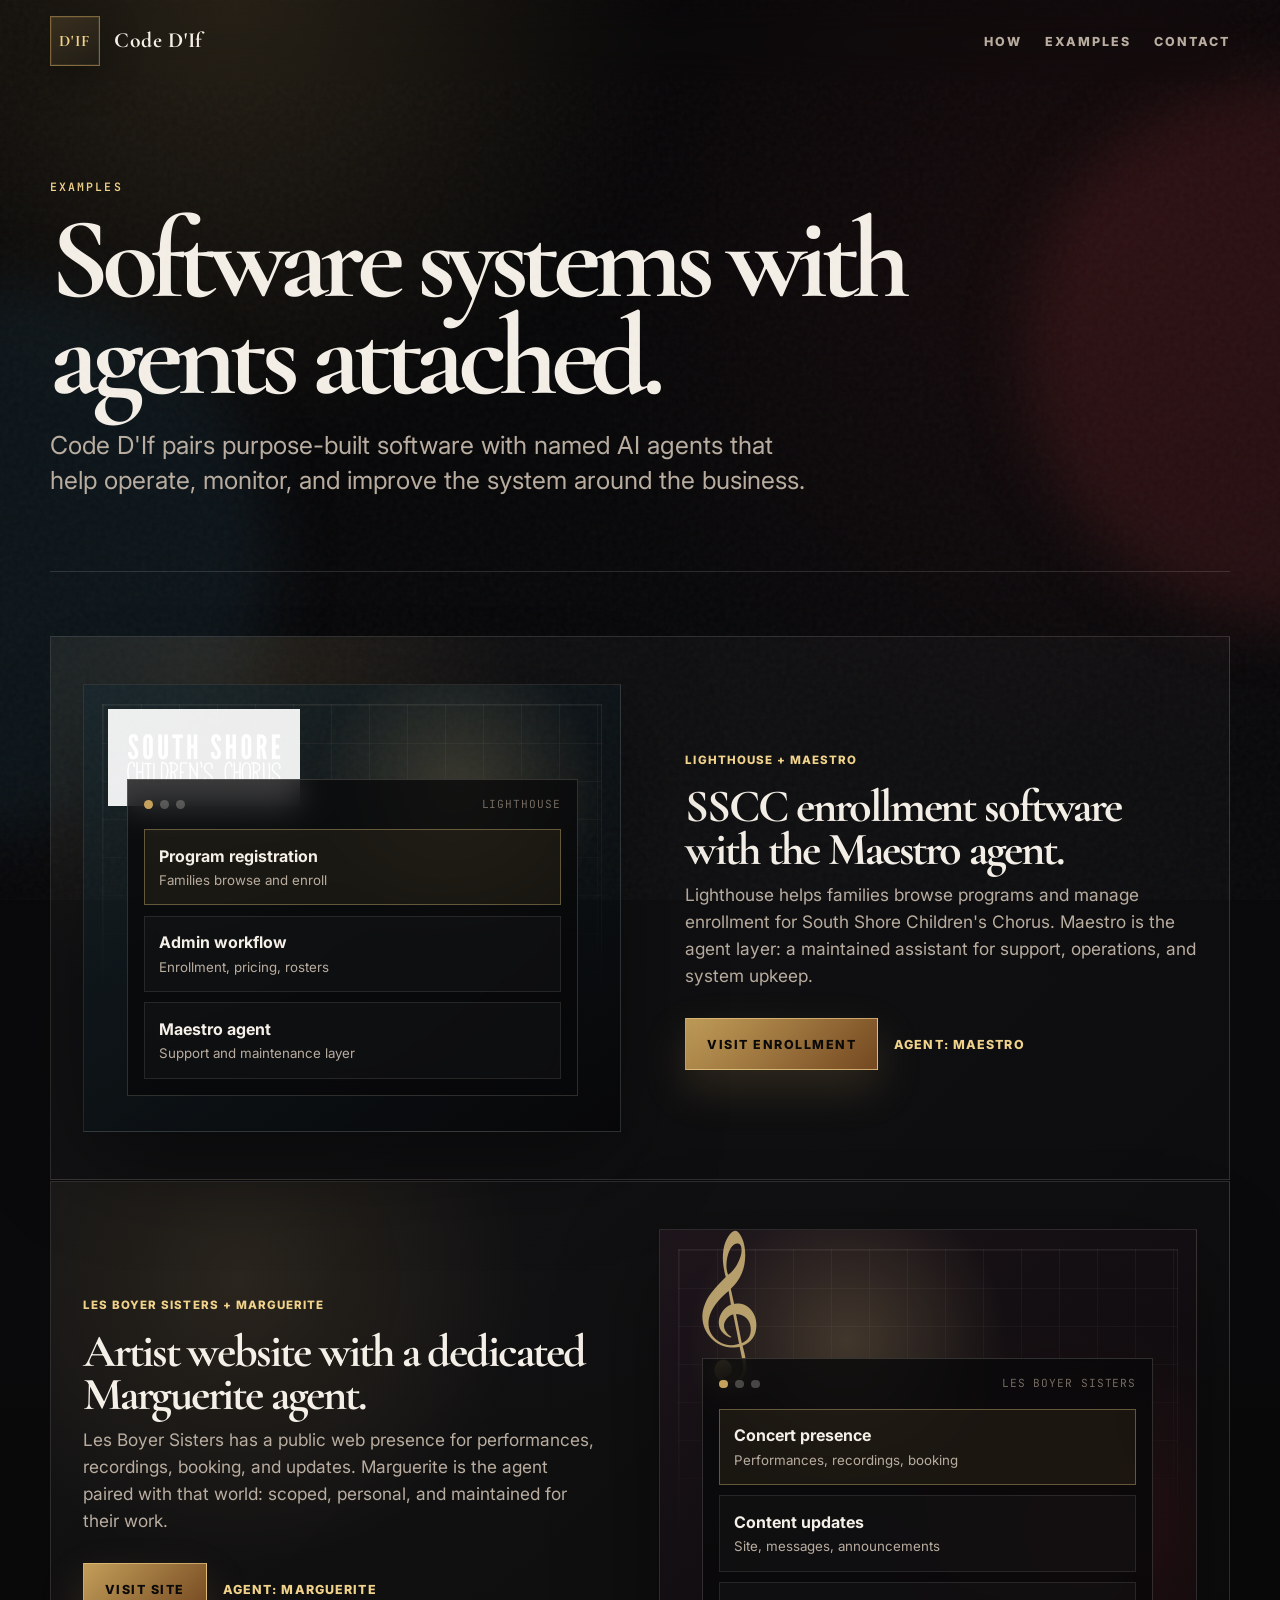
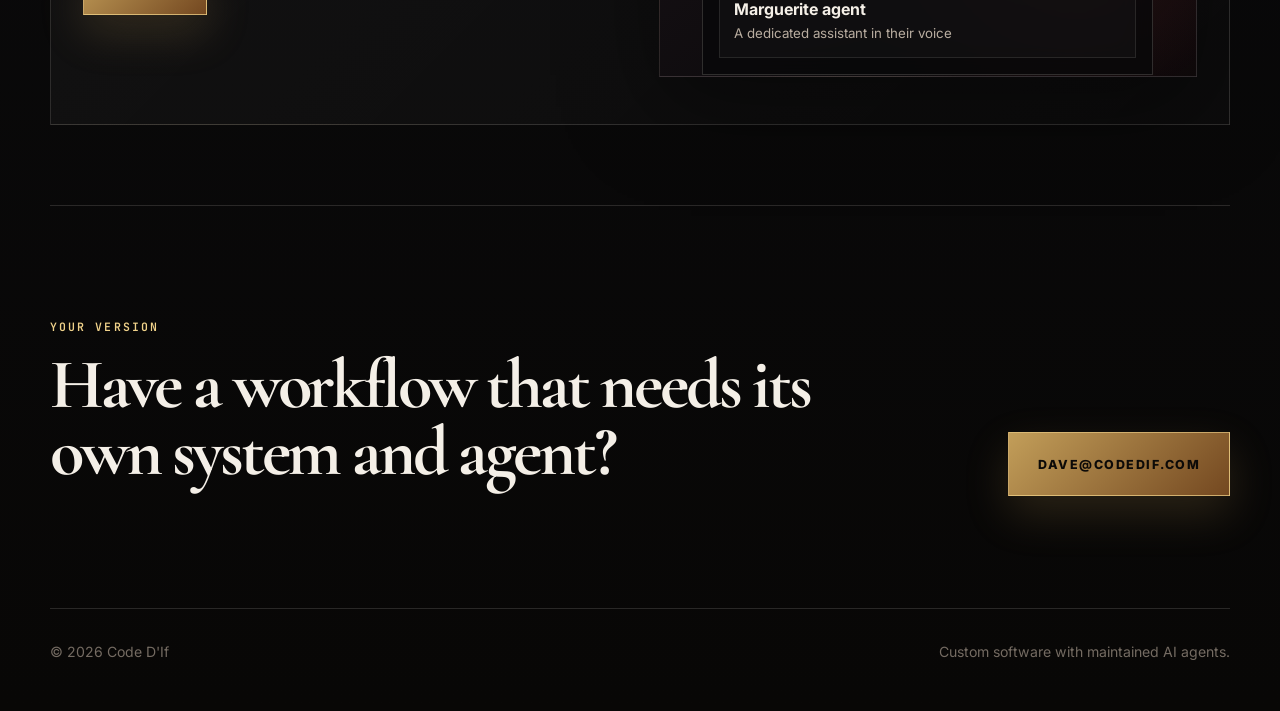
==== examples.html @ e4e81c08 "feat: add examples page with named agents" ====
<!doctype html>
<html lang="en">
<head>
  <meta charset="utf-8" />
  <meta name="viewport" content="width=device-width, initial-scale=1" />
  <meta name="description" content="Examples of Code D'If software systems paired with maintained AI agents." />
  <meta name="theme-color" content="#060607" />
  <title>Examples — Code D'If</title>
  <link rel="preconnect" href="https://fonts.googleapis.com">
  <link rel="preconnect" href="https://fonts.gstatic.com" crossorigin>
  <link href="https://fonts.googleapis.com/css2?family=Cormorant+Garamond:wght@500;600;700&family=Inter:wght@300;400;500;600;700;800&family=JetBrains+Mono:wght@400;500;600&display=swap" rel="stylesheet">
  <link rel="stylesheet" href="styles.css" />
</head>
<body>
  <div class="ambient ambient-one"></div>
  <div class="ambient ambient-two"></div>

  <header class="site-header" aria-label="Main navigation">
    <a class="brand" href="index.html" aria-label="Code D'If home">
      <span class="brand-mark">D'IF</span>
      <span class="brand-text">Code D'If</span>
    </a>
    <nav class="nav-links" aria-label="Primary">
      <a href="index.html#how">How</a>
      <a href="examples.html">Examples</a>
      <a href="index.html#contact">Contact</a>
    </nav>
  </header>

  <main>
    <section class="examples-hero section-shell">
      <p class="eyebrow">Examples</p>
      <h1>Software systems with agents attached.</h1>
      <p class="hero-lede">
        Code D'If pairs purpose-built software with named AI agents that help operate, monitor, and improve the system around the business.
      </p>
    </section>

    <section class="section-shell example-list" aria-label="Code D'If examples">
      <article class="example-case lighthouse-case">
        <div class="example-art">
          <div class="logo-frame sscc-logo-frame">
            <img src="assets/sscc-logo.png" alt="SSCC logo" />
          </div>
          <div class="case-screen">
            <div class="window-bar"><span></span><span></span><span></span><em>Lighthouse</em></div>
            <div class="case-row active"><b>Program registration</b><small>Families browse and enroll</small></div>
            <div class="case-row"><b>Admin workflow</b><small>Enrollment, pricing, rosters</small></div>
            <div class="case-row"><b>Maestro agent</b><small>Support and maintenance layer</small></div>
          </div>
        </div>
        <div class="example-copy">
          <span class="card-label">Lighthouse + Maestro</span>
          <h2>SSCC enrollment software with the Maestro agent.</h2>
          <p>
            Lighthouse helps families browse programs and manage enrollment for South Shore Children's Chorus. Maestro is the agent layer: a maintained assistant for support, operations, and system upkeep.
          </p>
          <div class="example-actions">
            <a class="button primary" href="http://enroll.sscchorus.org">Visit enrollment</a>
            <span class="case-note">Agent: Maestro</span>
          </div>
        </div>
      </article>

      <article class="example-case boyer-case reverse">
        <div class="example-art music-art">
          <div class="music-mark" aria-hidden="true">𝄞</div>
          <div class="case-screen music-screen">
            <div class="window-bar"><span></span><span></span><span></span><em>Les Boyer Sisters</em></div>
            <div class="case-row active"><b>Concert presence</b><small>Performances, recordings, booking</small></div>
            <div class="case-row"><b>Content updates</b><small>Site, messages, announcements</small></div>
            <div class="case-row"><b>Marguerite agent</b><small>A dedicated assistant in their voice</small></div>
          </div>
        </div>
        <div class="example-copy">
          <span class="card-label">Les Boyer Sisters + Marguerite</span>
          <h2>Artist website with a dedicated Marguerite agent.</h2>
          <p>
            Les Boyer Sisters has a public web presence for performances, recordings, booking, and updates. Marguerite is the agent paired with that world: scoped, personal, and maintained for their work.
          </p>
          <div class="example-actions">
            <a class="button primary" href="https://www.lesboyersisters.com">Visit site</a>
            <span class="case-note">Agent: Marguerite</span>
          </div>
        </div>
      </article>
    </section>

    <section class="section-shell contact-section examples-contact">
      <div>
        <p class="eyebrow">Your version</p>
        <h2>Have a workflow that needs its own system and agent?</h2>
      </div>
      <a class="button primary large" href="mailto:dave@codedif.com?subject=Project%20inquiry%20for%20Code%20D'If">dave@codedif.com</a>
    </section>
  </main>

  <footer class="site-footer">
    <span>© <span id="year">2026</span> Code D'If</span>
    <span>Custom software with maintained AI agents.</span>
  </footer>

  <script>
    document.getElementById('year').textContent = new Date().getFullYear();
  </script>
</body>
</html>
---- styles.css ----
:root {
  --bg: #060607;
  --bg-2: #0d0d10;
  --ink: #f4efe7;
  --muted: #b9ada0;
  --dim: #746b62;
  --gold: #c6a15b;
  --gold-2: #f0d28a;
  --blood: #581d20;
  --sea: #14252c;
  --line: rgba(244, 239, 231, 0.14);
  --panel: rgba(19, 18, 18, 0.72);
  --shadow: 0 30px 90px rgba(0, 0, 0, 0.42);
  --serif: 'Cormorant Garamond', Georgia, serif;
  --sans: 'Inter', system-ui, -apple-system, BlinkMacSystemFont, 'Segoe UI', sans-serif;
  --mono: 'JetBrains Mono', ui-monospace, SFMono-Regular, Menlo, Monaco, Consolas, monospace;
}

* { box-sizing: border-box; }
html { scroll-behavior: smooth; }
body {
  margin: 0;
  min-height: 100vh;
  color: var(--ink);
  background:
    radial-gradient(circle at 18% 0%, rgba(198, 161, 91, 0.16), transparent 28rem),
    radial-gradient(circle at 86% 10%, rgba(88, 29, 32, 0.20), transparent 34rem),
    linear-gradient(180deg, #050506 0%, #0a0a0c 45%, #080706 100%);
  font-family: var(--sans);
  line-height: 1.55;
  overflow-x: hidden;
}

body::before {
  content: '';
  position: fixed;
  inset: 0;
  pointer-events: none;
  opacity: 0.18;
  background-image:
    linear-gradient(rgba(244, 239, 231, 0.05) 1px, transparent 1px),
    linear-gradient(90deg, rgba(244, 239, 231, 0.05) 1px, transparent 1px);
  background-size: 78px 78px;
  mask-image: linear-gradient(to bottom, black, transparent 78%);
}

body::after {
  content: '';
  position: fixed;
  inset: 0;
  pointer-events: none;
  opacity: 0.07;
  background-image: url("data:image/svg+xml,%3Csvg viewBox='0 0 220 220' xmlns='http://www.w3.org/2000/svg'%3E%3Cfilter id='n'%3E%3CfeTurbulence type='fractalNoise' baseFrequency='.8' numOctaves='3' stitchTiles='stitch'/%3E%3C/filter%3E%3Crect width='220' height='220' filter='url(%23n)' opacity='.55'/%3E%3C/svg%3E");
}

a { color: inherit; text-decoration: none; }

.ambient {
  position: fixed;
  width: 34rem;
  height: 34rem;
  border-radius: 50%;
  filter: blur(30px);
  pointer-events: none;
  z-index: -1;
}
.ambient-one { left: -17rem; top: 18rem; background: rgba(20, 37, 44, 0.48); }
.ambient-two { right: -18rem; top: 5rem; background: rgba(88, 29, 32, 0.35); }

.site-header {
  position: sticky;
  top: 0;
  z-index: 10;
  display: flex;
  align-items: center;
  justify-content: space-between;
  gap: 2rem;
  width: min(1180px, calc(100% - 40px));
  margin: 0 auto;
  padding: 1rem 0;
  backdrop-filter: blur(18px);
}

.brand { display: inline-flex; align-items: center; gap: 0.85rem; min-width: max-content; }
.brand-mark {
  display: grid;
  place-items: center;
  width: 3.15rem;
  height: 3.15rem;
  border: 1px solid rgba(198, 161, 91, 0.55);
  background: linear-gradient(145deg, rgba(198, 161, 91, 0.18), rgba(255, 255, 255, 0.02));
  color: var(--gold-2);
  font-family: var(--serif);
  font-weight: 700;
  letter-spacing: 0.09em;
  box-shadow: inset 0 0 0 1px rgba(240, 210, 138, 0.08), 0 12px 40px rgba(0, 0, 0, 0.3);
}
.brand-text { font-family: var(--serif); font-size: 1.35rem; font-weight: 700; letter-spacing: 0.03em; }

.nav-links {
  display: flex;
  gap: 1.45rem;
  color: var(--muted);
  font-size: 0.78rem;
  font-weight: 800;
  letter-spacing: 0.16em;
  text-transform: uppercase;
}
.nav-links a { position: relative; transition: color 180ms ease; }
.nav-links a::after {
  content: '';
  position: absolute;
  left: 0; right: 0; bottom: -0.45rem;
  height: 1px;
  transform: scaleX(0);
  transform-origin: left;
  background: var(--gold);
  transition: transform 180ms ease;
}
.nav-links a:hover { color: var(--ink); }
.nav-links a:hover::after { transform: scaleX(1); }

.section-shell { width: min(1180px, calc(100% - 40px)); margin: 0 auto; }

.hero {
  display: grid;
  grid-template-columns: minmax(0, 0.95fr) minmax(360px, 1.05fr);
  align-items: center;
  gap: clamp(2rem, 5vw, 5rem);
  min-height: calc(100vh - 92px);
  padding: 4.5rem 0 5.5rem;
}

.eyebrow {
  margin: 0 0 1rem;
  color: var(--gold-2);
  font-family: var(--mono);
  font-size: 0.72rem;
  font-weight: 600;
  letter-spacing: 0.18em;
  text-transform: uppercase;
}

h1, h2, h3, p { margin-top: 0; }
h1 {
  max-width: 720px;
  margin-bottom: 1.25rem;
  font-family: var(--serif);
  font-size: clamp(4.3rem, 9vw, 8.4rem);
  line-height: 0.84;
  letter-spacing: -0.065em;
  font-weight: 700;
}
h2 {
  margin-bottom: 0.65rem;
  font-family: var(--serif);
  font-size: clamp(2.2rem, 3.6vw, 4.2rem);
  line-height: 0.95;
  letter-spacing: -0.045em;
  font-weight: 700;
}
h3 {
  margin-bottom: 0;
  font-family: var(--serif);
  font-size: clamp(1.75rem, 2.2vw, 2.45rem);
  line-height: 0.98;
  letter-spacing: -0.032em;
}

.hero-lede {
  max-width: 650px;
  color: var(--muted);
  font-size: clamp(1.18rem, 2vw, 1.55rem);
  line-height: 1.42;
}

.hero-actions { display: flex; flex-wrap: wrap; gap: 0.9rem; margin-top: 2rem; }
.button {
  display: inline-flex;
  align-items: center;
  justify-content: center;
  min-height: 3.25rem;
  padding: 0 1.3rem;
  border: 1px solid rgba(244, 239, 231, 0.18);
  font-size: 0.78rem;
  font-weight: 800;
  letter-spacing: 0.12em;
  text-transform: uppercase;
  transition: transform 180ms ease, border-color 180ms ease, background 180ms ease;
}
.button:hover { transform: translateY(-2px); }
.button.primary {
  border-color: rgba(240, 210, 138, 0.68);
  background: linear-gradient(135deg, rgba(198, 161, 91, 0.98), rgba(122, 76, 34, 0.95));
  color: #0c0a08;
  box-shadow: 0 18px 45px rgba(198, 161, 91, 0.18);
}
.button.ghost { background: rgba(244, 239, 231, 0.045); color: var(--ink); }
.button.large { min-height: 4rem; padding-inline: 1.8rem; }

.hero-visual {
  position: relative;
  min-height: 640px;
  border: 1px solid var(--line);
  background:
    radial-gradient(circle at 78% 18%, rgba(240, 210, 138, 0.18), transparent 8rem),
    radial-gradient(circle at 35% 65%, rgba(20, 37, 44, 0.72), transparent 18rem),
    linear-gradient(180deg, rgba(14, 15, 19, 0.54), rgba(8, 8, 10, 0.95));
  box-shadow: var(--shadow), inset 0 0 0 1px rgba(255, 255, 255, 0.035);
  overflow: hidden;
}
.hero-visual::before {
  content: '';
  position: absolute;
  inset: 0;
  background: linear-gradient(115deg, transparent 0 42%, rgba(255, 255, 255, 0.05) 42.2% 42.6%, transparent 42.8% 100%);
}
.moon {
  position: absolute;
  top: 4rem;
  right: 4rem;
  width: 6.1rem;
  height: 6.1rem;
  border-radius: 50%;
  background: radial-gradient(circle at 32% 28%, #fff6d2, #d3b972 54%, rgba(211, 185, 114, 0.18) 56%, transparent 68%);
  filter: drop-shadow(0 0 48px rgba(240, 210, 138, 0.28));
}

.product-window {
  position: absolute;
  left: 7%;
  top: 14%;
  width: 68%;
  min-height: 25rem;
  border: 1px solid rgba(244, 239, 231, 0.16);
  background: rgba(8, 8, 10, 0.78);
  backdrop-filter: blur(16px);
  box-shadow: 0 28px 70px rgba(0,0,0,0.5);
  padding: 1rem;
}
.window-bar {
  display: flex;
  align-items: center;
  gap: 0.45rem;
  margin-bottom: 1rem;
  color: var(--dim);
  font-family: var(--mono);
  font-size: 0.7rem;
  letter-spacing: 0.08em;
  text-transform: uppercase;
}
.window-bar span { width: 0.55rem; height: 0.55rem; border-radius: 50%; background: rgba(244,239,231,0.25); }
.window-bar span:first-child { background: var(--gold); }
.window-bar em { margin-left: auto; font-style: normal; }
.metric-grid { display: grid; grid-template-columns: 1fr 1fr; gap: 0.8rem; margin-bottom: 1rem; }
.metric-grid div {
  padding: 1rem;
  border: 1px solid rgba(244,239,231,0.12);
  background: rgba(255,255,255,0.035);
}
.metric-grid strong { display: block; font-family: var(--serif); font-size: 3rem; line-height: 1; color: var(--gold-2); }
.metric-grid small { color: var(--muted); }
.workflow-line {
  position: relative;
  display: grid;
  grid-template-columns: 1.8rem 1fr;
  gap: 0 0.7rem;
  padding: 0.85rem 0.75rem;
  border: 1px solid rgba(244,239,231,0.10);
  margin-top: 0.65rem;
  background: rgba(255,255,255,0.025);
}
.workflow-line.active { border-color: rgba(240,210,138,0.35); background: rgba(198,161,91,0.08); }
.workflow-line span {
  grid-row: span 2;
  width: 1rem;
  height: 1rem;
  margin-top: 0.15rem;
  border-radius: 50%;
  background: var(--gold);
  box-shadow: 0 0 0 6px rgba(198,161,91,0.12);
}
.workflow-line b { font-size: 0.92rem; }
.workflow-line em { color: var(--muted); font-size: 0.82rem; font-style: normal; }

.agent-orb {
  position: absolute;
  right: 6%;
  bottom: 17%;
  display: grid;
  place-items: center;
  width: 15rem;
  height: 15rem;
  padding: 2rem;
  border-radius: 50%;
  border: 1px solid rgba(240,210,138,0.45);
  background:
    radial-gradient(circle, rgba(240,210,138,0.28), rgba(88,29,32,0.22) 48%, rgba(6,6,7,0.9) 70%);
  text-align: center;
  box-shadow: 0 0 70px rgba(198,161,91,0.22);
}
.agent-orb strong { font-family: var(--serif); font-size: 2.1rem; line-height: 0.95; }
.agent-orb small { color: var(--muted); max-width: 9rem; }
.pulse-ring {
  position: absolute;
  inset: -1.35rem;
  border: 1px solid rgba(240,210,138,0.18);
  border-radius: 50%;
}
.fortress-mini {
  position: absolute;
  left: 9%;
  right: 9%;
  bottom: 2rem;
  height: 5rem;
  opacity: 0.42;
  border-bottom: 1px solid rgba(128,171,180,0.35);
}
.fortress-mini span {
  position: absolute;
  bottom: 0;
  width: 18%;
  background: linear-gradient(90deg, #171414, #29231f 45%, #110f0f);
  border: 1px solid rgba(240,210,138,0.10);
}
.fortress-mini span:nth-child(1) { left: 12%; height: 3rem; }
.fortress-mini span:nth-child(2) { left: 40%; width: 20%; height: 4.8rem; }
.fortress-mini span:nth-child(3) { right: 12%; height: 3.4rem; }

.icon-strip {
  display: grid;
  grid-template-columns: repeat(3, 1fr);
  gap: 1px;
  padding: 3rem 0 6rem;
}
.icon-strip article {
  min-height: 24rem;
  padding: 1.3rem;
  border: 1px solid var(--line);
  background: linear-gradient(180deg, rgba(255,255,255,0.045), rgba(255,255,255,0.018));
}
.icon-strip h2 { font-size: clamp(2.3rem, 4vw, 4.2rem); }
.icon-strip p { max-width: 19rem; color: var(--muted); font-size: 1.02rem; }
.visual-icon {
  position: relative;
  height: 11rem;
  margin-bottom: 2rem;
  border: 1px solid rgba(244,239,231,0.11);
  background: rgba(6,6,7,0.45);
  overflow: hidden;
}
.software-icon::before {
  content: '';
  position: absolute;
  inset: 1.1rem;
  border: 1px solid rgba(240,210,138,0.45);
  background: repeating-linear-gradient(180deg, rgba(244,239,231,0.08) 0 1px, transparent 1px 27px);
}
.software-icon::after {
  content: '';
  position: absolute;
  left: 2rem; right: 2rem; top: 3rem; height: 2.4rem;
  background: linear-gradient(90deg, rgba(198,161,91,0.65), rgba(20,37,44,0.4));
}
.agent-icon::before {
  content: '';
  position: absolute;
  left: 50%; top: 50%;
  width: 6rem; height: 6rem;
  transform: translate(-50%, -50%);
  border-radius: 50%;
  background: radial-gradient(circle, var(--gold-2), rgba(198,161,91,0.25) 48%, transparent 50%);
  box-shadow: 0 0 0 2rem rgba(198,161,91,0.06), 0 0 0 4rem rgba(198,161,91,0.035);
}
.maintenance-icon::before {
  content: '';
  position: absolute;
  inset: 2rem;
  border: 1px solid rgba(240,210,138,0.45);
  border-radius: 50%;
}
.maintenance-icon::after {
  content: '';
  position: absolute;
  left: 50%; top: 50%;
  width: 3.4rem; height: 3.4rem;
  transform: translate(-50%, -50%);
  background: conic-gradient(from 35deg, var(--gold), transparent 40%, var(--gold-2) 75%, transparent);
  border-radius: 50%;
}

.showcase-section {
  padding: 6rem 0;
  border-top: 1px solid var(--line);
}
.showcase-copy {
  display: grid;
  grid-template-columns: 0.85fr 1.15fr;
  gap: 3rem;
  align-items: end;
  margin-bottom: 2rem;
}
.showcase-grid {
  display: grid;
  grid-template-columns: 1.1fr 0.9fr;
  grid-template-rows: repeat(2, 18rem);
  gap: 1px;
}
.image-card {
  position: relative;
  display: flex;
  flex-direction: column;
  justify-content: flex-end;
  min-height: 18rem;
  padding: 1.3rem;
  border: 1px solid var(--line);
  overflow: hidden;
  background:
    radial-gradient(circle at 70% 25%, rgba(240,210,138,0.22), transparent 10rem),
    linear-gradient(145deg, rgba(20,37,44,0.62), rgba(88,29,32,0.25) 52%, rgba(6,6,7,0.86));
}
.image-card::before {
  content: '';
  position: absolute;
  inset: 1.2rem;
  border: 1px solid rgba(244,239,231,0.09);
  background-image: linear-gradient(rgba(244,239,231,0.06) 1px, transparent 1px), linear-gradient(90deg, rgba(244,239,231,0.06) 1px, transparent 1px);
  background-size: 34px 34px;
  mask-image: linear-gradient(to bottom, black, transparent);
}
.image-card.tall { grid-row: span 2; }
.card-label {
  position: relative;
  z-index: 1;
  display: inline-flex;
  width: max-content;
  margin-bottom: 0.9rem;
  color: var(--gold-2);
  font-family: var(--mono);
  font-size: 0.72rem;
  letter-spacing: 0.16em;
  text-transform: uppercase;
}
.image-card h3 { position: relative; z-index: 1; max-width: 31rem; }

.diagram-section {
  display: grid;
  grid-template-columns: 1fr 5rem 1fr 5rem 1fr;
  align-items: center;
  padding: 4rem 0 7rem;
}
.diagram-node {
  display: grid;
  place-items: center;
  min-height: 11rem;
  padding: 1rem;
  border: 1px solid var(--line);
  background: rgba(255,255,255,0.035);
  color: var(--ink);
  font-family: var(--serif);
  font-size: clamp(1.8rem, 3vw, 3.2rem);
  line-height: 0.95;
  text-align: center;
}
.diagram-node.product { background: rgba(198,161,91,0.10); border-color: rgba(240,210,138,0.32); }
.diagram-node.agent { background: rgba(20,37,44,0.38); }
.diagram-line { height: 1px; background: linear-gradient(90deg, transparent, var(--gold), transparent); }

.examples-hero {
  min-height: 48vh;
  padding: 6rem 0 3rem;
  border-bottom: 1px solid var(--line);
}
.examples-hero h1 {
  max-width: 980px;
  margin-bottom: 1.4rem;
}
.examples-hero .hero-lede { max-width: 760px; }

.example-list {
  display: grid;
  gap: 1px;
  padding: 4rem 0 2rem;
}
.example-case {
  display: grid;
  grid-template-columns: minmax(360px, 1fr) minmax(0, 0.95fr);
  gap: clamp(2rem, 5vw, 4rem);
  align-items: center;
  min-height: 34rem;
  padding: clamp(1rem, 3vw, 2rem);
  border: 1px solid var(--line);
  background:
    radial-gradient(circle at 16% 18%, rgba(198,161,91,0.13), transparent 18rem),
    linear-gradient(135deg, rgba(255,255,255,0.045), rgba(255,255,255,0.015));
}
.example-case.reverse { grid-template-columns: minmax(0, 0.95fr) minmax(360px, 1fr); }
.example-case.reverse .example-art { order: 2; }
.example-case.reverse .example-copy { order: 1; }
.example-art {
  position: relative;
  min-height: 28rem;
  border: 1px solid rgba(244,239,231,0.13);
  background:
    radial-gradient(circle at 70% 24%, rgba(240,210,138,0.18), transparent 9rem),
    linear-gradient(145deg, rgba(20,37,44,0.66), rgba(6,6,7,0.88));
  overflow: hidden;
  box-shadow: var(--shadow);
}
.example-art::before {
  content: '';
  position: absolute;
  inset: 1.15rem;
  border: 1px solid rgba(244,239,231,0.08);
  background-image: linear-gradient(rgba(244,239,231,0.05) 1px, transparent 1px), linear-gradient(90deg, rgba(244,239,231,0.05) 1px, transparent 1px);
  background-size: 38px 38px;
  mask-image: linear-gradient(to bottom, black, transparent 78%);
}
.logo-frame {
  position: absolute;
  left: 1.5rem;
  top: 1.5rem;
  z-index: 1;
  display: grid;
  place-items: center;
  width: 12rem;
  min-height: 6rem;
  padding: 1rem;
  border: 1px solid rgba(244,239,231,0.14);
  background: rgba(255,255,255,0.92);
}
.logo-frame img { display: block; max-width: 100%; height: auto; }
.case-screen {
  position: absolute;
  z-index: 1;
  left: 8%;
  right: 8%;
  bottom: 8%;
  padding: 1rem;
  border: 1px solid rgba(244,239,231,0.16);
  background: rgba(8,8,10,0.78);
  backdrop-filter: blur(16px);
}
.case-row {
  display: grid;
  gap: 0.1rem;
  padding: 0.85rem;
  margin-top: 0.65rem;
  border: 1px solid rgba(244,239,231,0.10);
  background: rgba(255,255,255,0.025);
}
.case-row.active { border-color: rgba(240,210,138,0.35); background: rgba(198,161,91,0.08); }
.case-row small { color: var(--muted); }
.example-copy p {
  max-width: 39rem;
  color: var(--muted);
  font-size: 1.08rem;
}
.example-actions { display: flex; align-items: center; flex-wrap: wrap; gap: 1rem; margin-top: 1.8rem; }
.case-note {
  color: var(--gold-2);
  font-family: var(--sans);
  font-size: 0.78rem;
  font-weight: 800;
  letter-spacing: 0.09em;
  text-transform: uppercase;
}
.example-copy .card-label {
  font-family: var(--sans);
  font-weight: 800;
  letter-spacing: 0.09em;
}
.music-art {
  background:
    radial-gradient(circle at 35% 25%, rgba(240,210,138,0.20), transparent 10rem),
    radial-gradient(circle at 80% 70%, rgba(88,29,32,0.34), transparent 14rem),
    linear-gradient(145deg, rgba(31,22,28,0.88), rgba(6,6,7,0.9));
}
.music-mark {
  position: absolute;
  z-index: 1;
  left: 1.7rem;
  top: 0.7rem;
  color: rgba(240,210,138,0.72);
  font-family: var(--serif);
  font-size: 8rem;
  line-height: 1;
}
.music-screen { top: 8rem; bottom: auto; }
.examples-contact { margin-top: 3rem; }

.contact-section {
  display: grid;
  grid-template-columns: 1fr auto;
  gap: 2rem;
  align-items: end;
  padding: 7rem 0;
  border-top: 1px solid var(--line);
}
.contact-section h2 { max-width: 820px; font-size: clamp(2.7rem, 5.5vw, 5.8rem); }
.site-footer {
  display: flex;
  justify-content: space-between;
  gap: 2rem;
  width: min(1180px, calc(100% - 40px));
  margin: 0 auto;
  padding: 2rem 0 3rem;
  border-top: 1px solid var(--line);
  color: var(--dim);
  font-size: 0.88rem;
}

@media (max-width: 980px) {
  .hero, .showcase-copy, .contact-section, .example-case, .example-case.reverse { grid-template-columns: 1fr; }
  .example-case.reverse .example-art, .example-case.reverse .example-copy { order: initial; }
  .hero { padding-top: 3rem; }
  .hero-visual { min-height: 560px; }
  .icon-strip { grid-template-columns: 1fr; }
  .icon-strip article { min-height: auto; }
  .showcase-grid { grid-template-columns: 1fr; grid-template-rows: auto; }
  .image-card.tall { grid-row: auto; }
  .diagram-section { grid-template-columns: 1fr; gap: 1rem; }
  .diagram-line { width: 1px; height: 3rem; justify-self: center; background: linear-gradient(180deg, transparent, var(--gold), transparent); }
}

@media (max-width: 680px) {
  .site-header { width: min(100% - 28px, 1180px); align-items: flex-start; }
  .brand-text { display: none; }
  .nav-links { gap: 0.85rem; flex-wrap: wrap; justify-content: flex-end; font-size: 0.68rem; }
  .section-shell { width: min(100% - 28px, 1180px); }
  h1 { font-size: clamp(3.7rem, 18vw, 5.3rem); }
  .hero { min-height: auto; padding-bottom: 4rem; }
  .hero-visual { min-height: 520px; }
  .product-window { left: 5%; top: 10%; width: 82%; }
  .agent-orb { right: 5%; bottom: 13%; width: 12rem; height: 12rem; }
  .moon { width: 4.2rem; height: 4.2rem; right: 2.2rem; top: 2.4rem; }
  .metric-grid strong { font-size: 2.25rem; }
  .visual-icon { height: 9rem; }
  .examples-hero { padding-top: 4rem; }
  .example-case { padding: 1rem; }
  .example-art { min-height: 25rem; }
  .logo-frame { width: 10rem; }
  .music-mark { font-size: 6.5rem; }
  .case-screen { left: 5%; right: 5%; }
  .contact-section h2 { font-size: clamp(2.5rem, 13vw, 4rem); }
  .site-footer { flex-direction: column; width: min(100% - 28px, 1180px); }
}
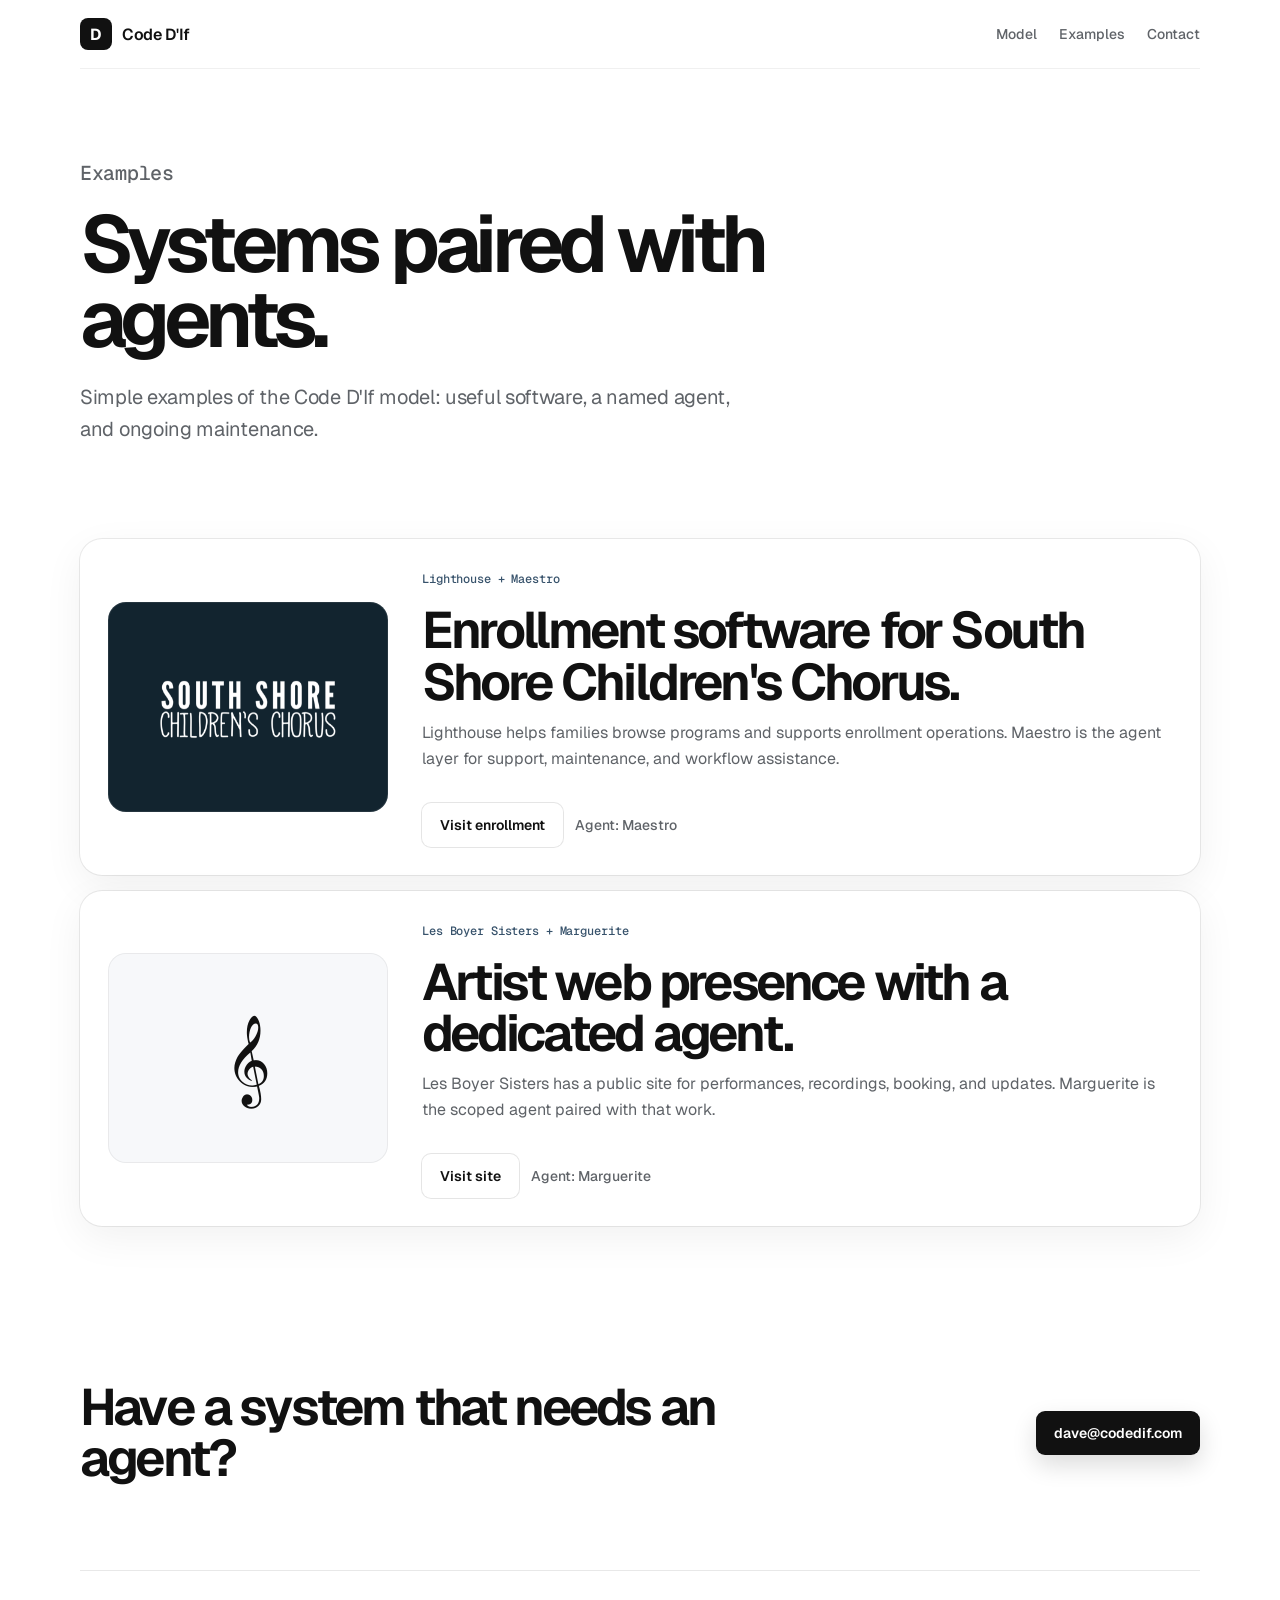
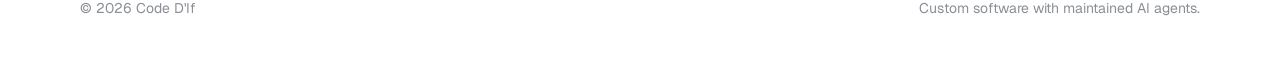
==== commit 5c054bae: "feat: redesign site with clean modern sections" ====
--- a/examples.html
+++ b/examples.html
@@ -4,104 +4,72 @@
   <meta charset="utf-8" />
   <meta name="viewport" content="width=device-width, initial-scale=1" />
   <meta name="description" content="Examples of Code D'If software systems paired with maintained AI agents." />
-  <meta name="theme-color" content="#060607" />
+  <meta name="theme-color" content="#ffffff" />
   <title>Examples — Code D'If</title>
   <link rel="preconnect" href="https://fonts.googleapis.com">
   <link rel="preconnect" href="https://fonts.gstatic.com" crossorigin>
-  <link href="https://fonts.googleapis.com/css2?family=Cormorant+Garamond:wght@500;600;700&family=Inter:wght@300;400;500;600;700;800&family=JetBrains+Mono:wght@400;500;600&display=swap" rel="stylesheet">
+  <link href="https://fonts.googleapis.com/css2?family=Geist:wght@400;500;600;700&family=Geist+Mono:wght@400;500;600&display=swap" rel="stylesheet">
   <link rel="stylesheet" href="styles.css" />
 </head>
 <body>
-  <div class="ambient ambient-one"></div>
-  <div class="ambient ambient-two"></div>
-
-  <header class="site-header" aria-label="Main navigation">
+  <header class="site-header">
     <a class="brand" href="index.html" aria-label="Code D'If home">
-      <span class="brand-mark">D'IF</span>
-      <span class="brand-text">Code D'If</span>
+      <span class="brand-mark">D</span>
+      <span>Code D'If</span>
     </a>
-    <nav class="nav-links" aria-label="Primary">
-      <a href="index.html#how">How</a>
+    <nav class="nav-links" aria-label="Primary navigation">
+      <a href="index.html#model">Model</a>
       <a href="examples.html">Examples</a>
-      <a href="index.html#contact">Contact</a>
+      <a href="mailto:dave@codedif.com?subject=Project%20inquiry%20for%20Code%20D'If">Contact</a>
     </nav>
   </header>
 
   <main>
-    <section class="examples-hero section-shell">
-      <p class="eyebrow">Examples</p>
-      <h1>Software systems with agents attached.</h1>
-      <p class="hero-lede">
-        Code D'If pairs purpose-built software with named AI agents that help operate, monitor, and improve the system around the business.
-      </p>
+    <section class="shell examples-page-hero">
+      <p class="kicker">Examples</p>
+      <h1>Systems paired with agents.</h1>
+      <p>Simple examples of the Code D'If model: useful software, a named agent, and ongoing maintenance.</p>
     </section>
 
-    <section class="section-shell example-list" aria-label="Code D'If examples">
-      <article class="example-case lighthouse-case">
-        <div class="example-art">
-          <div class="logo-frame sscc-logo-frame">
-            <img src="assets/sscc-logo.png" alt="SSCC logo" />
-          </div>
-          <div class="case-screen">
-            <div class="window-bar"><span></span><span></span><span></span><em>Lighthouse</em></div>
-            <div class="case-row active"><b>Program registration</b><small>Families browse and enroll</small></div>
-            <div class="case-row"><b>Admin workflow</b><small>Enrollment, pricing, rosters</small></div>
-            <div class="case-row"><b>Maestro agent</b><small>Support and maintenance layer</small></div>
-          </div>
-        </div>
-        <div class="example-copy">
-          <span class="card-label">Lighthouse + Maestro</span>
-          <h2>SSCC enrollment software with the Maestro agent.</h2>
-          <p>
-            Lighthouse helps families browse programs and manage enrollment for South Shore Children's Chorus. Maestro is the agent layer: a maintained assistant for support, operations, and system upkeep.
-          </p>
-          <div class="example-actions">
-            <a class="button primary" href="http://enroll.sscchorus.org">Visit enrollment</a>
-            <span class="case-note">Agent: Maestro</span>
+    <section class="shell case-list">
+      <article id="maestro" class="case-card">
+        <div class="case-logo sscc-logo"><img src="assets/sscc-logo.png" alt="SSCC logo"></div>
+        <div class="case-content">
+          <span class="case-label">Lighthouse + Maestro</span>
+          <h2>Enrollment software for South Shore Children's Chorus.</h2>
+          <p>Lighthouse helps families browse programs and supports enrollment operations. Maestro is the agent layer for support, maintenance, and workflow assistance.</p>
+          <div class="case-actions">
+            <a class="button secondary" href="http://enroll.sscchorus.org">Visit enrollment</a>
+            <span>Agent: Maestro</span>
           </div>
         </div>
       </article>
 
-      <article class="example-case boyer-case reverse">
-        <div class="example-art music-art">
-          <div class="music-mark" aria-hidden="true">𝄞</div>
-          <div class="case-screen music-screen">
-            <div class="window-bar"><span></span><span></span><span></span><em>Les Boyer Sisters</em></div>
-            <div class="case-row active"><b>Concert presence</b><small>Performances, recordings, booking</small></div>
-            <div class="case-row"><b>Content updates</b><small>Site, messages, announcements</small></div>
-            <div class="case-row"><b>Marguerite agent</b><small>A dedicated assistant in their voice</small></div>
-          </div>
-        </div>
-        <div class="example-copy">
-          <span class="card-label">Les Boyer Sisters + Marguerite</span>
-          <h2>Artist website with a dedicated Marguerite agent.</h2>
-          <p>
-            Les Boyer Sisters has a public web presence for performances, recordings, booking, and updates. Marguerite is the agent paired with that world: scoped, personal, and maintained for their work.
-          </p>
-          <div class="example-actions">
-            <a class="button primary" href="https://www.lesboyersisters.com">Visit site</a>
-            <span class="case-note">Agent: Marguerite</span>
+      <article id="marguerite" class="case-card">
+        <div class="case-logo music-logo">𝄞</div>
+        <div class="case-content">
+          <span class="case-label">Les Boyer Sisters + Marguerite</span>
+          <h2>Artist web presence with a dedicated agent.</h2>
+          <p>Les Boyer Sisters has a public site for performances, recordings, booking, and updates. Marguerite is the scoped agent paired with that work.</p>
+          <div class="case-actions">
+            <a class="button secondary" href="https://www.lesboyersisters.com">Visit site</a>
+            <span>Agent: Marguerite</span>
           </div>
         </div>
       </article>
     </section>
 
-    <section class="section-shell contact-section examples-contact">
-      <div>
-        <p class="eyebrow">Your version</p>
-        <h2>Have a workflow that needs its own system and agent?</h2>
-      </div>
-      <a class="button primary large" href="mailto:dave@codedif.com?subject=Project%20inquiry%20for%20Code%20D'If">dave@codedif.com</a>
+    <section class="shell final-cta">
+      <h2>Have a system that needs an agent?</h2>
+      <a class="button primary" href="mailto:dave@codedif.com?subject=Project%20inquiry%20for%20Code%20D'If">dave@codedif.com</a>
     </section>
   </main>
 
-  <footer class="site-footer">
+  <footer class="site-footer shell">
     <span>© <span id="year">2026</span> Code D'If</span>
     <span>Custom software with maintained AI agents.</span>
   </footer>
 
-  <script>
-    document.getElementById('year').textContent = new Date().getFullYear();
-  </script>
+  <script>document.getElementById('year').textContent = new Date().getFullYear();</script>
 </body>
 </html>
--- a/styles.css
+++ b/styles.css
@@ -1,647 +1,289 @@
 :root {
-  --bg: #060607;
-  --bg-2: #0d0d10;
-  --ink: #f4efe7;
-  --muted: #b9ada0;
-  --dim: #746b62;
-  --gold: #c6a15b;
-  --gold-2: #f0d28a;
-  --blood: #581d20;
-  --sea: #14252c;
-  --line: rgba(244, 239, 231, 0.14);
-  --panel: rgba(19, 18, 18, 0.72);
-  --shadow: 0 30px 90px rgba(0, 0, 0, 0.42);
-  --serif: 'Cormorant Garamond', Georgia, serif;
-  --sans: 'Inter', system-ui, -apple-system, BlinkMacSystemFont, 'Segoe UI', sans-serif;
-  --mono: 'JetBrains Mono', ui-monospace, SFMono-Regular, Menlo, Monaco, Consolas, monospace;
+  --bg: #ffffff;
+  --bg-soft: #fafafa;
+  --ink: #111111;
+  --muted: #5f6368;
+  --subtle: #8b8f95;
+  --line: #e8e8e8;
+  --line-strong: #d9d9d9;
+  --accent: #0a72ef;
+  --accent-soft: #ebf5ff;
+  --sun: #f5b84b;
+  --green: #15a46d;
+  --shadow: 0 0 0 1px rgba(0,0,0,0.08), 0 12px 40px rgba(0,0,0,0.06);
+  --font: 'Geist', system-ui, -apple-system, BlinkMacSystemFont, 'Segoe UI', sans-serif;
+  --mono: 'Geist Mono', ui-monospace, SFMono-Regular, Menlo, Consolas, monospace;
 }
 
 * { box-sizing: border-box; }
 html { scroll-behavior: smooth; }
 body {
   margin: 0;
-  min-height: 100vh;
+  background: #ffffff;
   color: var(--ink);
-  background:
-    radial-gradient(circle at 18% 0%, rgba(198, 161, 91, 0.16), transparent 28rem),
-    radial-gradient(circle at 86% 10%, rgba(88, 29, 32, 0.20), transparent 34rem),
-    linear-gradient(180deg, #050506 0%, #0a0a0c 45%, #080706 100%);
-  font-family: var(--sans);
-  line-height: 1.55;
-  overflow-x: hidden;
-}
-
-body::before {
-  content: '';
-  position: fixed;
-  inset: 0;
-  pointer-events: none;
-  opacity: 0.18;
-  background-image:
-    linear-gradient(rgba(244, 239, 231, 0.05) 1px, transparent 1px),
-    linear-gradient(90deg, rgba(244, 239, 231, 0.05) 1px, transparent 1px);
-  background-size: 78px 78px;
-  mask-image: linear-gradient(to bottom, black, transparent 78%);
-}
-
-body::after {
-  content: '';
-  position: fixed;
-  inset: 0;
-  pointer-events: none;
-  opacity: 0.07;
-  background-image: url("data:image/svg+xml,%3Csvg viewBox='0 0 220 220' xmlns='http://www.w3.org/2000/svg'%3E%3Cfilter id='n'%3E%3CfeTurbulence type='fractalNoise' baseFrequency='.8' numOctaves='3' stitchTiles='stitch'/%3E%3C/filter%3E%3Crect width='220' height='220' filter='url(%23n)' opacity='.55'/%3E%3C/svg%3E");
-}
-
+  font-family: var(--font);
+  font-feature-settings: 'liga';
+  -webkit-font-smoothing: antialiased;
+}
 a { color: inherit; text-decoration: none; }
 
-.ambient {
-  position: fixed;
-  width: 34rem;
-  height: 34rem;
-  border-radius: 50%;
-  filter: blur(30px);
-  pointer-events: none;
-  z-index: -1;
-}
-.ambient-one { left: -17rem; top: 18rem; background: rgba(20, 37, 44, 0.48); }
-.ambient-two { right: -18rem; top: 5rem; background: rgba(88, 29, 32, 0.35); }
-
+.shell { width: min(1120px, calc(100% - 40px)); margin: 0 auto; }
 .site-header {
   position: sticky;
   top: 0;
-  z-index: 10;
-  display: flex;
-  align-items: center;
-  justify-content: space-between;
-  gap: 2rem;
-  width: min(1180px, calc(100% - 40px));
+  z-index: 20;
+  display: flex;
+  align-items: center;
+  justify-content: space-between;
+  gap: 24px;
+  width: min(1120px, calc(100% - 40px));
   margin: 0 auto;
-  padding: 1rem 0;
+  padding: 18px 0;
+  background: rgba(255,255,255,0.78);
   backdrop-filter: blur(18px);
-}
-
-.brand { display: inline-flex; align-items: center; gap: 0.85rem; min-width: max-content; }
+  border-bottom: 1px solid rgba(0,0,0,0.06);
+}
+.brand { display: inline-flex; align-items: center; gap: 10px; font-weight: 600; letter-spacing: -0.02em; }
 .brand-mark {
   display: grid;
   place-items: center;
-  width: 3.15rem;
-  height: 3.15rem;
-  border: 1px solid rgba(198, 161, 91, 0.55);
-  background: linear-gradient(145deg, rgba(198, 161, 91, 0.18), rgba(255, 255, 255, 0.02));
-  color: var(--gold-2);
-  font-family: var(--serif);
+  width: 32px;
+  height: 32px;
+  border-radius: 8px;
+  background: #111;
+  color: #fff;
   font-weight: 700;
-  letter-spacing: 0.09em;
-  box-shadow: inset 0 0 0 1px rgba(240, 210, 138, 0.08), 0 12px 40px rgba(0, 0, 0, 0.3);
-}
-.brand-text { font-family: var(--serif); font-size: 1.35rem; font-weight: 700; letter-spacing: 0.03em; }
-
-.nav-links {
-  display: flex;
-  gap: 1.45rem;
-  color: var(--muted);
-  font-size: 0.78rem;
-  font-weight: 800;
-  letter-spacing: 0.16em;
-  text-transform: uppercase;
-}
-.nav-links a { position: relative; transition: color 180ms ease; }
-.nav-links a::after {
-  content: '';
-  position: absolute;
-  left: 0; right: 0; bottom: -0.45rem;
-  height: 1px;
-  transform: scaleX(0);
-  transform-origin: left;
-  background: var(--gold);
-  transition: transform 180ms ease;
-}
+}
+.nav-links { display: flex; align-items: center; gap: 22px; color: var(--muted); font-size: 14px; font-weight: 500; }
 .nav-links a:hover { color: var(--ink); }
-.nav-links a:hover::after { transform: scaleX(1); }
-
-.section-shell { width: min(1180px, calc(100% - 40px)); margin: 0 auto; }
 
 .hero {
   display: grid;
-  grid-template-columns: minmax(0, 0.95fr) minmax(360px, 1.05fr);
-  align-items: center;
-  gap: clamp(2rem, 5vw, 5rem);
-  min-height: calc(100vh - 92px);
-  padding: 4.5rem 0 5.5rem;
-}
-
-.eyebrow {
-  margin: 0 0 1rem;
-  color: var(--gold-2);
+  grid-template-columns: minmax(0, 1fr) 460px;
+  gap: 64px;
+  align-items: center;
+  padding: 96px 0;
+}
+.section-band {
+  position: relative;
+  border-top: 1px solid var(--line);
+}
+.hero-band {
+  border-top: 0;
+  background:
+    radial-gradient(circle at 20% 0%, rgba(245,184,75,0.16), transparent 30rem),
+    radial-gradient(circle at 88% 8%, rgba(10,114,239,0.10), transparent 28rem),
+    #ffffff;
+}
+.model-band { background: #0b0b0c; color: #ffffff; padding: 78px 0 86px; }
+.proof-band { background: #ffffff; color: var(--ink); }
+.examples-band { background: #0b0b0c; color: #ffffff; }
+.cta-band { background: #ffffff; color: var(--ink); }
+.model-band .kicker,
+.examples-band .kicker { color: #a8c7ff; }
+.model-band .model-grid article,
+.examples-band .example-card {
+  background: #151517;
+  color: #ffffff;
+  box-shadow: 0 0 0 1px rgba(255,255,255,0.10), 0 18px 60px rgba(0,0,0,0.24);
+}
+.model-band .model-grid p,
+.examples-band .example-card p { color: #c5c7cc; }
+.model-band .number,
+.examples-band .example-card span,
+.examples-band .section-heading a { color: #7ab7ff; }
+.examples-band .example-card:hover { box-shadow: 0 0 0 1px rgba(122,183,255,0.46), 0 18px 60px rgba(10,114,239,0.22); }
+.section-intro {
+  display: flex;
+  justify-content: space-between;
+  align-items: end;
+  gap: 28px;
+  margin-bottom: 22px;
+}
+.section-intro h2 { max-width: 640px; margin-bottom: 0; }
+.eyebrow, .kicker, .case-label {
+  display: inline-flex;
+  align-items: center;
+  gap: 8px;
+  margin: 0 0 18px;
+  color: #37526b;
   font-family: var(--mono);
-  font-size: 0.72rem;
-  font-weight: 600;
-  letter-spacing: 0.18em;
-  text-transform: uppercase;
-}
-
+  font-size: 12px;
+  font-weight: 500;
+  letter-spacing: -0.01em;
+}
+.eyebrow span {
+  width: 8px;
+  height: 8px;
+  border-radius: 99px;
+  background: var(--green);
+  box-shadow: 0 0 0 5px rgba(21,164,109,0.12);
+}
 h1, h2, h3, p { margin-top: 0; }
 h1 {
-  max-width: 720px;
-  margin-bottom: 1.25rem;
-  font-family: var(--serif);
-  font-size: clamp(4.3rem, 9vw, 8.4rem);
-  line-height: 0.84;
-  letter-spacing: -0.065em;
-  font-weight: 700;
-}
-h2 {
-  margin-bottom: 0.65rem;
-  font-family: var(--serif);
-  font-size: clamp(2.2rem, 3.6vw, 4.2rem);
-  line-height: 0.95;
-  letter-spacing: -0.045em;
-  font-weight: 700;
-}
-h3 {
-  margin-bottom: 0;
-  font-family: var(--serif);
-  font-size: clamp(1.75rem, 2.2vw, 2.45rem);
-  line-height: 0.98;
-  letter-spacing: -0.032em;
-}
-
-.hero-lede {
-  max-width: 650px;
+  max-width: 820px;
+  margin-bottom: 24px;
+  font-size: clamp(50px, 6.4vw, 80px);
+  line-height: 0.94;
+  letter-spacing: -0.07em;
+  font-weight: 650;
+}
+h2 { margin-bottom: 12px; font-size: clamp(30px, 4vw, 52px); line-height: 1; letter-spacing: -0.055em; font-weight: 650; }
+h3 { margin-bottom: 10px; font-size: 22px; line-height: 1.15; letter-spacing: -0.035em; }
+.hero-lede, .examples-page-hero p {
+  max-width: 680px;
   color: var(--muted);
-  font-size: clamp(1.18rem, 2vw, 1.55rem);
-  line-height: 1.42;
-}
-
-.hero-actions { display: flex; flex-wrap: wrap; gap: 0.9rem; margin-top: 2rem; }
+  font-size: 20px;
+  line-height: 1.6;
+  letter-spacing: -0.015em;
+}
+.hero-actions, .case-actions { display: flex; align-items: center; flex-wrap: wrap; gap: 12px; margin-top: 30px; }
 .button {
   display: inline-flex;
   align-items: center;
   justify-content: center;
-  min-height: 3.25rem;
-  padding: 0 1.3rem;
-  border: 1px solid rgba(244, 239, 231, 0.18);
-  font-size: 0.78rem;
-  font-weight: 800;
-  letter-spacing: 0.12em;
-  text-transform: uppercase;
-  transition: transform 180ms ease, border-color 180ms ease, background 180ms ease;
-}
-.button:hover { transform: translateY(-2px); }
-.button.primary {
-  border-color: rgba(240, 210, 138, 0.68);
-  background: linear-gradient(135deg, rgba(198, 161, 91, 0.98), rgba(122, 76, 34, 0.95));
-  color: #0c0a08;
-  box-shadow: 0 18px 45px rgba(198, 161, 91, 0.18);
-}
-.button.ghost { background: rgba(244, 239, 231, 0.045); color: var(--ink); }
-.button.large { min-height: 4rem; padding-inline: 1.8rem; }
-
-.hero-visual {
-  position: relative;
-  min-height: 640px;
-  border: 1px solid var(--line);
-  background:
-    radial-gradient(circle at 78% 18%, rgba(240, 210, 138, 0.18), transparent 8rem),
-    radial-gradient(circle at 35% 65%, rgba(20, 37, 44, 0.72), transparent 18rem),
-    linear-gradient(180deg, rgba(14, 15, 19, 0.54), rgba(8, 8, 10, 0.95));
-  box-shadow: var(--shadow), inset 0 0 0 1px rgba(255, 255, 255, 0.035);
+  height: 44px;
+  padding: 0 18px;
+  border-radius: 9px;
+  font-size: 14px;
+  font-weight: 600;
+  transition: transform 160ms ease, box-shadow 160ms ease, background 160ms ease;
+}
+.button:hover { transform: translateY(-1px); }
+.button.primary { background: #111; color: #fff; box-shadow: 0 10px 24px rgba(0,0,0,0.14); }
+.button.secondary { background: #fff; color: #111; box-shadow: 0 0 0 1px rgba(0,0,0,0.10); }
+
+.product-card {
+  border-radius: 24px;
+  background: rgba(255,255,255,0.86);
+  box-shadow: var(--shadow);
   overflow: hidden;
-}
-.hero-visual::before {
-  content: '';
-  position: absolute;
-  inset: 0;
-  background: linear-gradient(115deg, transparent 0 42%, rgba(255, 255, 255, 0.05) 42.2% 42.6%, transparent 42.8% 100%);
-}
-.moon {
-  position: absolute;
-  top: 4rem;
-  right: 4rem;
-  width: 6.1rem;
-  height: 6.1rem;
-  border-radius: 50%;
-  background: radial-gradient(circle at 32% 28%, #fff6d2, #d3b972 54%, rgba(211, 185, 114, 0.18) 56%, transparent 68%);
-  filter: drop-shadow(0 0 48px rgba(240, 210, 138, 0.28));
-}
-
-.product-window {
-  position: absolute;
-  left: 7%;
-  top: 14%;
-  width: 68%;
-  min-height: 25rem;
-  border: 1px solid rgba(244, 239, 231, 0.16);
-  background: rgba(8, 8, 10, 0.78);
-  backdrop-filter: blur(16px);
-  box-shadow: 0 28px 70px rgba(0,0,0,0.5);
-  padding: 1rem;
-}
-.window-bar {
-  display: flex;
-  align-items: center;
-  gap: 0.45rem;
-  margin-bottom: 1rem;
-  color: var(--dim);
+  padding: 18px;
+}
+.card-topbar {
+  display: flex;
+  align-items: center;
+  gap: 7px;
+  padding-bottom: 18px;
+  color: var(--subtle);
   font-family: var(--mono);
-  font-size: 0.7rem;
-  letter-spacing: 0.08em;
-  text-transform: uppercase;
-}
-.window-bar span { width: 0.55rem; height: 0.55rem; border-radius: 50%; background: rgba(244,239,231,0.25); }
-.window-bar span:first-child { background: var(--gold); }
-.window-bar em { margin-left: auto; font-style: normal; }
-.metric-grid { display: grid; grid-template-columns: 1fr 1fr; gap: 0.8rem; margin-bottom: 1rem; }
-.metric-grid div {
-  padding: 1rem;
-  border: 1px solid rgba(244,239,231,0.12);
-  background: rgba(255,255,255,0.035);
-}
-.metric-grid strong { display: block; font-family: var(--serif); font-size: 3rem; line-height: 1; color: var(--gold-2); }
-.metric-grid small { color: var(--muted); }
-.workflow-line {
-  position: relative;
-  display: grid;
-  grid-template-columns: 1.8rem 1fr;
-  gap: 0 0.7rem;
-  padding: 0.85rem 0.75rem;
-  border: 1px solid rgba(244,239,231,0.10);
-  margin-top: 0.65rem;
-  background: rgba(255,255,255,0.025);
-}
-.workflow-line.active { border-color: rgba(240,210,138,0.35); background: rgba(198,161,91,0.08); }
-.workflow-line span {
-  grid-row: span 2;
-  width: 1rem;
-  height: 1rem;
-  margin-top: 0.15rem;
-  border-radius: 50%;
-  background: var(--gold);
-  box-shadow: 0 0 0 6px rgba(198,161,91,0.12);
-}
-.workflow-line b { font-size: 0.92rem; }
-.workflow-line em { color: var(--muted); font-size: 0.82rem; font-style: normal; }
-
-.agent-orb {
-  position: absolute;
-  right: 6%;
-  bottom: 17%;
+  font-size: 12px;
+}
+.card-topbar span { width: 10px; height: 10px; border-radius: 50%; background: #ddd; }
+.card-topbar span:first-child { background: #ff6b5f; }
+.card-topbar span:nth-child(2) { background: #f5c04f; }
+.card-topbar span:nth-child(3) { background: #35c46f; }
+.card-topbar strong { margin-left: auto; font-weight: 500; }
+.agent-summary {
+  display: flex;
+  justify-content: space-between;
+  gap: 18px;
+  align-items: flex-start;
+  padding: 22px;
+  border-radius: 18px;
+  background: linear-gradient(135deg, #f7fbff, #fff7e8);
+  box-shadow: 0 0 0 1px rgba(0,0,0,0.06);
+}
+.agent-summary small, .task small { display: block; color: var(--muted); margin-top: 5px; }
+.agent-summary strong { display: block; font-size: 26px; line-height: 1.1; letter-spacing: -0.04em; }
+.status-pill {
+  white-space: nowrap;
+  padding: 6px 10px;
+  border-radius: 999px;
+  background: #e9f9f1;
+  color: #0b7a4b;
+  font-size: 12px;
+  font-weight: 600;
+}
+.task-list { display: grid; gap: 10px; margin-top: 14px; }
+.task {
+  display: grid;
+  grid-template-columns: 14px 1fr;
+  gap: 12px;
+  padding: 16px;
+  border-radius: 16px;
+  background: #fff;
+  box-shadow: 0 0 0 1px rgba(0,0,0,0.07);
+}
+.task > span { width: 10px; height: 10px; margin-top: 5px; border-radius: 50%; background: #c7cbd1; }
+.task.done > span { background: var(--green); }
+.task.active > span { background: var(--accent); box-shadow: 0 0 0 5px rgba(10,114,239,0.10); }
+.task b { font-size: 14px; }
+
+.model-grid { display: grid; grid-template-columns: repeat(3, 1fr); gap: 14px; padding: 0; }
+.model-grid article, .example-card, .case-card {
+  border-radius: 22px;
+  background: #fff;
+  box-shadow: var(--shadow);
+}
+.model-grid article { min-height: 230px; padding: 24px; }
+.number { display: inline-flex; margin-bottom: 56px; color: var(--accent); font-family: var(--mono); font-size: 12px; }
+.model-grid p, .split-proof p, .example-card p, .case-content p { color: var(--muted); line-height: 1.65; }
+
+.split-proof {
+  display: grid;
+  grid-template-columns: 0.9fr 1.1fr;
+  gap: 60px;
+  align-items: end;
+  padding: 96px 0;
+}
+.split-proof > p { font-size: 20px; margin-bottom: 0; }
+
+.examples-preview { padding: 92px 0; }
+.section-heading { display: flex; justify-content: space-between; align-items: end; gap: 24px; margin-bottom: 22px; }
+.section-heading a { color: var(--accent); font-weight: 600; font-size: 14px; }
+.example-cards { display: grid; grid-template-columns: repeat(2, 1fr); gap: 14px; }
+.example-card { min-height: 260px; padding: 24px; }
+.example-card span { display: inline-flex; margin-bottom: 74px; color: var(--accent); font-family: var(--mono); font-size: 12px; }
+.example-card:hover { box-shadow: 0 0 0 1px rgba(10,114,239,0.22), 0 18px 60px rgba(10,114,239,0.12); }
+
+.final-cta {
+  display: flex;
+  justify-content: space-between;
+  align-items: center;
+  gap: 28px;
+  padding: 86px 0;
+}
+.final-cta h2 { max-width: 760px; margin-bottom: 0; }
+.site-footer { display: flex; justify-content: space-between; gap: 20px; padding: 28px 0 44px; border-top: 1px solid var(--line); color: var(--subtle); font-size: 14px; }
+
+.examples-page-hero { padding: 88px 0 52px; }
+.examples-page-hero h1 { max-width: 860px; }
+.case-list { display: grid; gap: 16px; padding: 22px 0 70px; }
+.case-card { display: grid; grid-template-columns: 280px 1fr; gap: 34px; align-items: center; padding: 28px; }
+.case-logo {
   display: grid;
   place-items: center;
-  width: 15rem;
-  height: 15rem;
-  padding: 2rem;
-  border-radius: 50%;
-  border: 1px solid rgba(240,210,138,0.45);
-  background:
-    radial-gradient(circle, rgba(240,210,138,0.28), rgba(88,29,32,0.22) 48%, rgba(6,6,7,0.9) 70%);
-  text-align: center;
-  box-shadow: 0 0 70px rgba(198,161,91,0.22);
-}
-.agent-orb strong { font-family: var(--serif); font-size: 2.1rem; line-height: 0.95; }
-.agent-orb small { color: var(--muted); max-width: 9rem; }
-.pulse-ring {
-  position: absolute;
-  inset: -1.35rem;
-  border: 1px solid rgba(240,210,138,0.18);
-  border-radius: 50%;
-}
-.fortress-mini {
-  position: absolute;
-  left: 9%;
-  right: 9%;
-  bottom: 2rem;
-  height: 5rem;
-  opacity: 0.42;
-  border-bottom: 1px solid rgba(128,171,180,0.35);
-}
-.fortress-mini span {
-  position: absolute;
-  bottom: 0;
-  width: 18%;
-  background: linear-gradient(90deg, #171414, #29231f 45%, #110f0f);
-  border: 1px solid rgba(240,210,138,0.10);
-}
-.fortress-mini span:nth-child(1) { left: 12%; height: 3rem; }
-.fortress-mini span:nth-child(2) { left: 40%; width: 20%; height: 4.8rem; }
-.fortress-mini span:nth-child(3) { right: 12%; height: 3.4rem; }
-
-.icon-strip {
-  display: grid;
-  grid-template-columns: repeat(3, 1fr);
-  gap: 1px;
-  padding: 3rem 0 6rem;
-}
-.icon-strip article {
-  min-height: 24rem;
-  padding: 1.3rem;
-  border: 1px solid var(--line);
-  background: linear-gradient(180deg, rgba(255,255,255,0.045), rgba(255,255,255,0.018));
-}
-.icon-strip h2 { font-size: clamp(2.3rem, 4vw, 4.2rem); }
-.icon-strip p { max-width: 19rem; color: var(--muted); font-size: 1.02rem; }
-.visual-icon {
-  position: relative;
-  height: 11rem;
-  margin-bottom: 2rem;
-  border: 1px solid rgba(244,239,231,0.11);
-  background: rgba(6,6,7,0.45);
-  overflow: hidden;
-}
-.software-icon::before {
-  content: '';
-  position: absolute;
-  inset: 1.1rem;
-  border: 1px solid rgba(240,210,138,0.45);
-  background: repeating-linear-gradient(180deg, rgba(244,239,231,0.08) 0 1px, transparent 1px 27px);
-}
-.software-icon::after {
-  content: '';
-  position: absolute;
-  left: 2rem; right: 2rem; top: 3rem; height: 2.4rem;
-  background: linear-gradient(90deg, rgba(198,161,91,0.65), rgba(20,37,44,0.4));
-}
-.agent-icon::before {
-  content: '';
-  position: absolute;
-  left: 50%; top: 50%;
-  width: 6rem; height: 6rem;
-  transform: translate(-50%, -50%);
-  border-radius: 50%;
-  background: radial-gradient(circle, var(--gold-2), rgba(198,161,91,0.25) 48%, transparent 50%);
-  box-shadow: 0 0 0 2rem rgba(198,161,91,0.06), 0 0 0 4rem rgba(198,161,91,0.035);
-}
-.maintenance-icon::before {
-  content: '';
-  position: absolute;
-  inset: 2rem;
-  border: 1px solid rgba(240,210,138,0.45);
-  border-radius: 50%;
-}
-.maintenance-icon::after {
-  content: '';
-  position: absolute;
-  left: 50%; top: 50%;
-  width: 3.4rem; height: 3.4rem;
-  transform: translate(-50%, -50%);
-  background: conic-gradient(from 35deg, var(--gold), transparent 40%, var(--gold-2) 75%, transparent);
-  border-radius: 50%;
-}
-
-.showcase-section {
-  padding: 6rem 0;
-  border-top: 1px solid var(--line);
-}
-.showcase-copy {
-  display: grid;
-  grid-template-columns: 0.85fr 1.15fr;
-  gap: 3rem;
-  align-items: end;
-  margin-bottom: 2rem;
-}
-.showcase-grid {
-  display: grid;
-  grid-template-columns: 1.1fr 0.9fr;
-  grid-template-rows: repeat(2, 18rem);
-  gap: 1px;
-}
-.image-card {
-  position: relative;
-  display: flex;
-  flex-direction: column;
-  justify-content: flex-end;
-  min-height: 18rem;
-  padding: 1.3rem;
-  border: 1px solid var(--line);
-  overflow: hidden;
-  background:
-    radial-gradient(circle at 70% 25%, rgba(240,210,138,0.22), transparent 10rem),
-    linear-gradient(145deg, rgba(20,37,44,0.62), rgba(88,29,32,0.25) 52%, rgba(6,6,7,0.86));
-}
-.image-card::before {
-  content: '';
-  position: absolute;
-  inset: 1.2rem;
-  border: 1px solid rgba(244,239,231,0.09);
-  background-image: linear-gradient(rgba(244,239,231,0.06) 1px, transparent 1px), linear-gradient(90deg, rgba(244,239,231,0.06) 1px, transparent 1px);
-  background-size: 34px 34px;
-  mask-image: linear-gradient(to bottom, black, transparent);
-}
-.image-card.tall { grid-row: span 2; }
-.card-label {
-  position: relative;
-  z-index: 1;
-  display: inline-flex;
-  width: max-content;
-  margin-bottom: 0.9rem;
-  color: var(--gold-2);
-  font-family: var(--mono);
-  font-size: 0.72rem;
-  letter-spacing: 0.16em;
-  text-transform: uppercase;
-}
-.image-card h3 { position: relative; z-index: 1; max-width: 31rem; }
-
-.diagram-section {
-  display: grid;
-  grid-template-columns: 1fr 5rem 1fr 5rem 1fr;
-  align-items: center;
-  padding: 4rem 0 7rem;
-}
-.diagram-node {
-  display: grid;
-  place-items: center;
-  min-height: 11rem;
-  padding: 1rem;
-  border: 1px solid var(--line);
-  background: rgba(255,255,255,0.035);
-  color: var(--ink);
-  font-family: var(--serif);
-  font-size: clamp(1.8rem, 3vw, 3.2rem);
-  line-height: 0.95;
-  text-align: center;
-}
-.diagram-node.product { background: rgba(198,161,91,0.10); border-color: rgba(240,210,138,0.32); }
-.diagram-node.agent { background: rgba(20,37,44,0.38); }
-.diagram-line { height: 1px; background: linear-gradient(90deg, transparent, var(--gold), transparent); }
-
-.examples-hero {
-  min-height: 48vh;
-  padding: 6rem 0 3rem;
-  border-bottom: 1px solid var(--line);
-}
-.examples-hero h1 {
-  max-width: 980px;
-  margin-bottom: 1.4rem;
-}
-.examples-hero .hero-lede { max-width: 760px; }
-
-.example-list {
-  display: grid;
-  gap: 1px;
-  padding: 4rem 0 2rem;
-}
-.example-case {
-  display: grid;
-  grid-template-columns: minmax(360px, 1fr) minmax(0, 0.95fr);
-  gap: clamp(2rem, 5vw, 4rem);
-  align-items: center;
-  min-height: 34rem;
-  padding: clamp(1rem, 3vw, 2rem);
-  border: 1px solid var(--line);
-  background:
-    radial-gradient(circle at 16% 18%, rgba(198,161,91,0.13), transparent 18rem),
-    linear-gradient(135deg, rgba(255,255,255,0.045), rgba(255,255,255,0.015));
-}
-.example-case.reverse { grid-template-columns: minmax(0, 0.95fr) minmax(360px, 1fr); }
-.example-case.reverse .example-art { order: 2; }
-.example-case.reverse .example-copy { order: 1; }
-.example-art {
-  position: relative;
-  min-height: 28rem;
-  border: 1px solid rgba(244,239,231,0.13);
-  background:
-    radial-gradient(circle at 70% 24%, rgba(240,210,138,0.18), transparent 9rem),
-    linear-gradient(145deg, rgba(20,37,44,0.66), rgba(6,6,7,0.88));
-  overflow: hidden;
-  box-shadow: var(--shadow);
-}
-.example-art::before {
-  content: '';
-  position: absolute;
-  inset: 1.15rem;
-  border: 1px solid rgba(244,239,231,0.08);
-  background-image: linear-gradient(rgba(244,239,231,0.05) 1px, transparent 1px), linear-gradient(90deg, rgba(244,239,231,0.05) 1px, transparent 1px);
-  background-size: 38px 38px;
-  mask-image: linear-gradient(to bottom, black, transparent 78%);
-}
-.logo-frame {
-  position: absolute;
-  left: 1.5rem;
-  top: 1.5rem;
-  z-index: 1;
-  display: grid;
-  place-items: center;
-  width: 12rem;
-  min-height: 6rem;
-  padding: 1rem;
-  border: 1px solid rgba(244,239,231,0.14);
-  background: rgba(255,255,255,0.92);
-}
-.logo-frame img { display: block; max-width: 100%; height: auto; }
-.case-screen {
-  position: absolute;
-  z-index: 1;
-  left: 8%;
-  right: 8%;
-  bottom: 8%;
-  padding: 1rem;
-  border: 1px solid rgba(244,239,231,0.16);
-  background: rgba(8,8,10,0.78);
-  backdrop-filter: blur(16px);
-}
-.case-row {
-  display: grid;
-  gap: 0.1rem;
-  padding: 0.85rem;
-  margin-top: 0.65rem;
-  border: 1px solid rgba(244,239,231,0.10);
-  background: rgba(255,255,255,0.025);
-}
-.case-row.active { border-color: rgba(240,210,138,0.35); background: rgba(198,161,91,0.08); }
-.case-row small { color: var(--muted); }
-.example-copy p {
-  max-width: 39rem;
-  color: var(--muted);
-  font-size: 1.08rem;
-}
-.example-actions { display: flex; align-items: center; flex-wrap: wrap; gap: 1rem; margin-top: 1.8rem; }
-.case-note {
-  color: var(--gold-2);
-  font-family: var(--sans);
-  font-size: 0.78rem;
-  font-weight: 800;
-  letter-spacing: 0.09em;
-  text-transform: uppercase;
-}
-.example-copy .card-label {
-  font-family: var(--sans);
-  font-weight: 800;
-  letter-spacing: 0.09em;
-}
-.music-art {
-  background:
-    radial-gradient(circle at 35% 25%, rgba(240,210,138,0.20), transparent 10rem),
-    radial-gradient(circle at 80% 70%, rgba(88,29,32,0.34), transparent 14rem),
-    linear-gradient(145deg, rgba(31,22,28,0.88), rgba(6,6,7,0.9));
-}
-.music-mark {
-  position: absolute;
-  z-index: 1;
-  left: 1.7rem;
-  top: 0.7rem;
-  color: rgba(240,210,138,0.72);
-  font-family: var(--serif);
-  font-size: 8rem;
-  line-height: 1;
-}
-.music-screen { top: 8rem; bottom: auto; }
-.examples-contact { margin-top: 3rem; }
-
-.contact-section {
-  display: grid;
-  grid-template-columns: 1fr auto;
-  gap: 2rem;
-  align-items: end;
-  padding: 7rem 0;
-  border-top: 1px solid var(--line);
-}
-.contact-section h2 { max-width: 820px; font-size: clamp(2.7rem, 5.5vw, 5.8rem); }
-.site-footer {
-  display: flex;
-  justify-content: space-between;
-  gap: 2rem;
-  width: min(1180px, calc(100% - 40px));
-  margin: 0 auto;
-  padding: 2rem 0 3rem;
-  border-top: 1px solid var(--line);
-  color: var(--dim);
-  font-size: 0.88rem;
-}
-
-@media (max-width: 980px) {
-  .hero, .showcase-copy, .contact-section, .example-case, .example-case.reverse { grid-template-columns: 1fr; }
-  .example-case.reverse .example-art, .example-case.reverse .example-copy { order: initial; }
-  .hero { padding-top: 3rem; }
-  .hero-visual { min-height: 560px; }
-  .icon-strip { grid-template-columns: 1fr; }
-  .icon-strip article { min-height: auto; }
-  .showcase-grid { grid-template-columns: 1fr; grid-template-rows: auto; }
-  .image-card.tall { grid-row: auto; }
-  .diagram-section { grid-template-columns: 1fr; gap: 1rem; }
-  .diagram-line { width: 1px; height: 3rem; justify-self: center; background: linear-gradient(180deg, transparent, var(--gold), transparent); }
-}
-
-@media (max-width: 680px) {
-  .site-header { width: min(100% - 28px, 1180px); align-items: flex-start; }
-  .brand-text { display: none; }
-  .nav-links { gap: 0.85rem; flex-wrap: wrap; justify-content: flex-end; font-size: 0.68rem; }
-  .section-shell { width: min(100% - 28px, 1180px); }
-  h1 { font-size: clamp(3.7rem, 18vw, 5.3rem); }
-  .hero { min-height: auto; padding-bottom: 4rem; }
-  .hero-visual { min-height: 520px; }
-  .product-window { left: 5%; top: 10%; width: 82%; }
-  .agent-orb { right: 5%; bottom: 13%; width: 12rem; height: 12rem; }
-  .moon { width: 4.2rem; height: 4.2rem; right: 2.2rem; top: 2.4rem; }
-  .metric-grid strong { font-size: 2.25rem; }
-  .visual-icon { height: 9rem; }
-  .examples-hero { padding-top: 4rem; }
-  .example-case { padding: 1rem; }
-  .example-art { min-height: 25rem; }
-  .logo-frame { width: 10rem; }
-  .music-mark { font-size: 6.5rem; }
-  .case-screen { left: 5%; right: 5%; }
-  .contact-section h2 { font-size: clamp(2.5rem, 13vw, 4rem); }
-  .site-footer { flex-direction: column; width: min(100% - 28px, 1180px); }
-}
+  min-height: 210px;
+  border-radius: 18px;
+  background: #f7f8fa;
+  box-shadow: inset 0 0 0 1px rgba(0,0,0,0.06);
+}
+.sscc-logo {
+  background: #12242f;
+  box-shadow: inset 0 0 0 1px rgba(255,255,255,0.08);
+}
+.case-logo img { max-width: 180px; height: auto; }
+.music-logo { font-size: 78px; color: #111; }
+.case-content h2 { max-width: 720px; }
+.case-actions span { color: var(--muted); font-size: 14px; font-weight: 500; }
+
+@media (max-width: 920px) {
+  .hero, .split-proof, .case-card { grid-template-columns: 1fr; }
+  .hero { padding-top: 70px; }
+  .section-intro { align-items: flex-start; flex-direction: column; }
+  .product-card { max-width: 560px; }
+  .model-grid, .example-cards { grid-template-columns: 1fr; }
+  .section-heading, .final-cta, .site-footer { align-items: flex-start; flex-direction: column; }
+}
+
+@media (max-width: 620px) {
+  .shell, .site-header { width: min(100% - 28px, 1120px); }
+  .site-header { align-items: flex-start; }
+  .brand span:last-child { display: none; }
+  .nav-links { gap: 12px; font-size: 13px; }
+  h1 { font-size: clamp(44px, 14vw, 64px); }
+  .hero-lede, .split-proof > p, .examples-page-hero p { font-size: 17px; }
+  .agent-summary { flex-direction: column; }
+  .case-logo { min-height: 160px; }
+}
